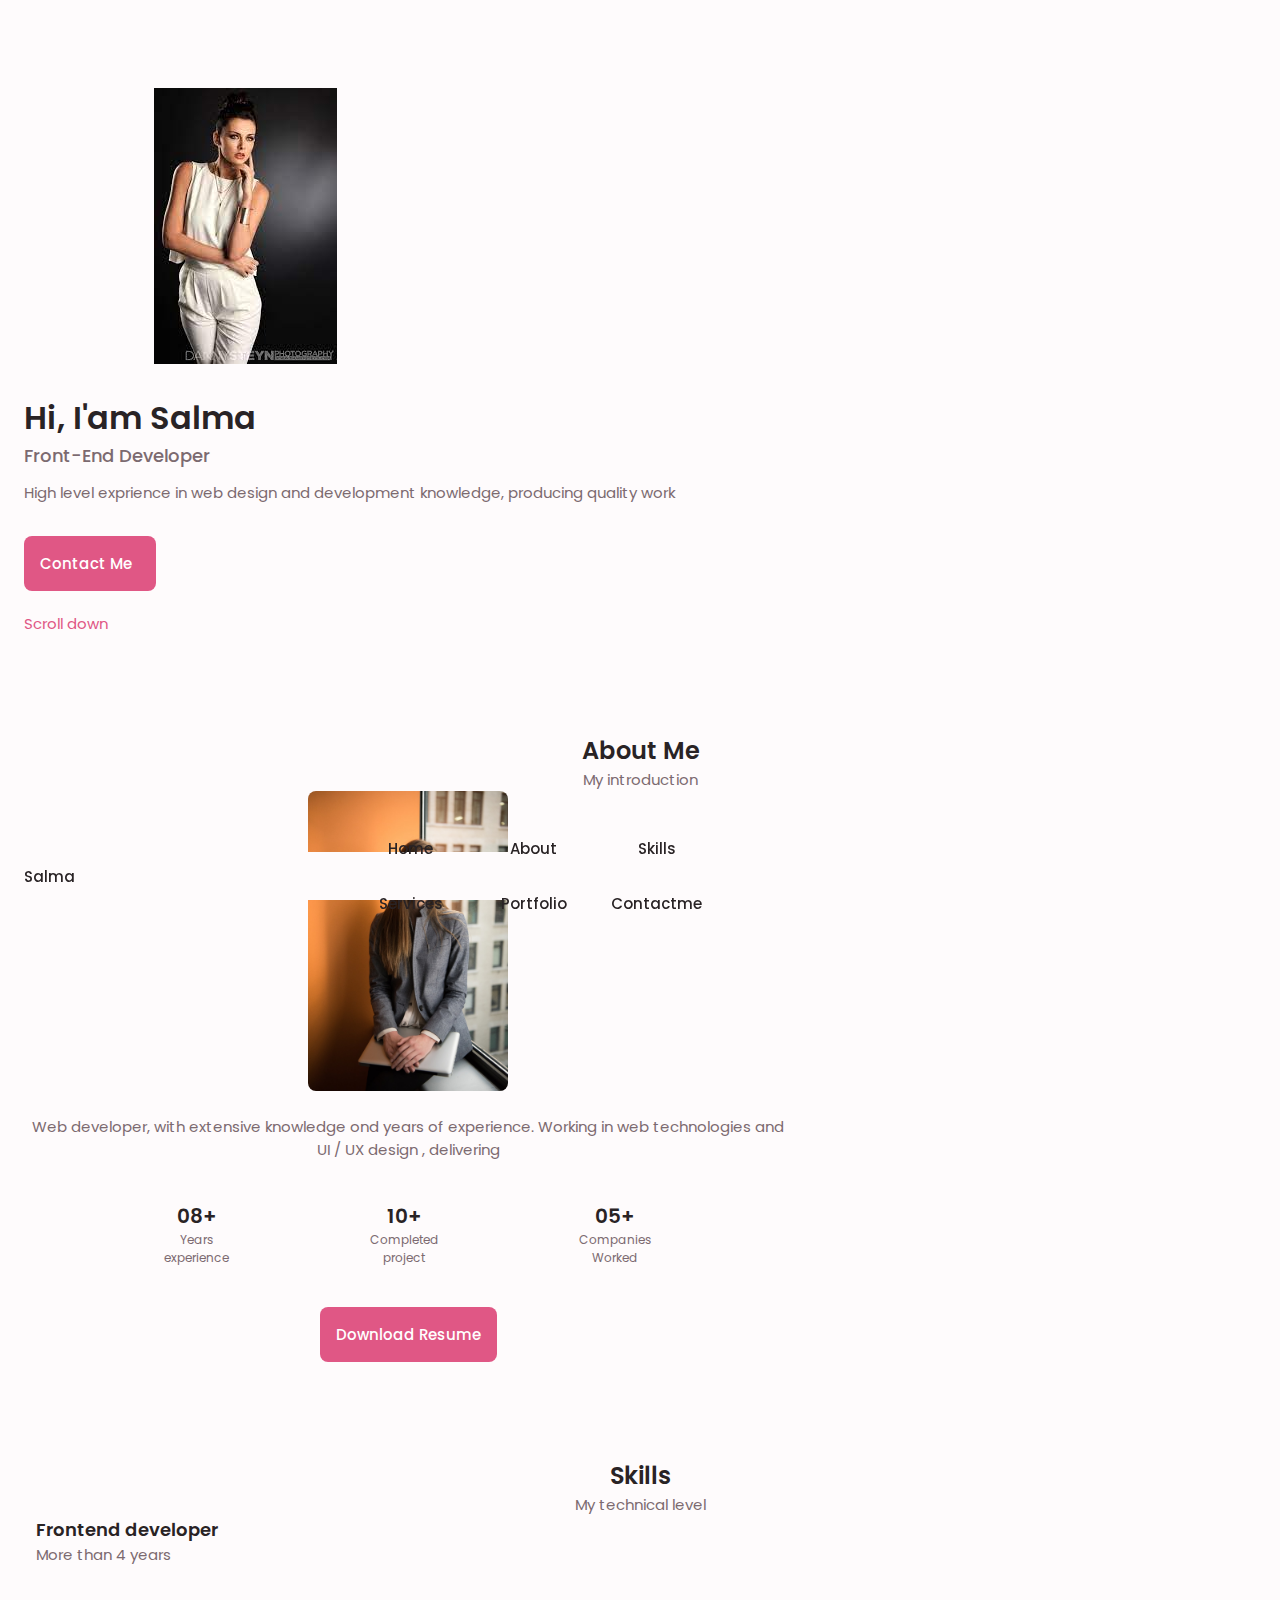
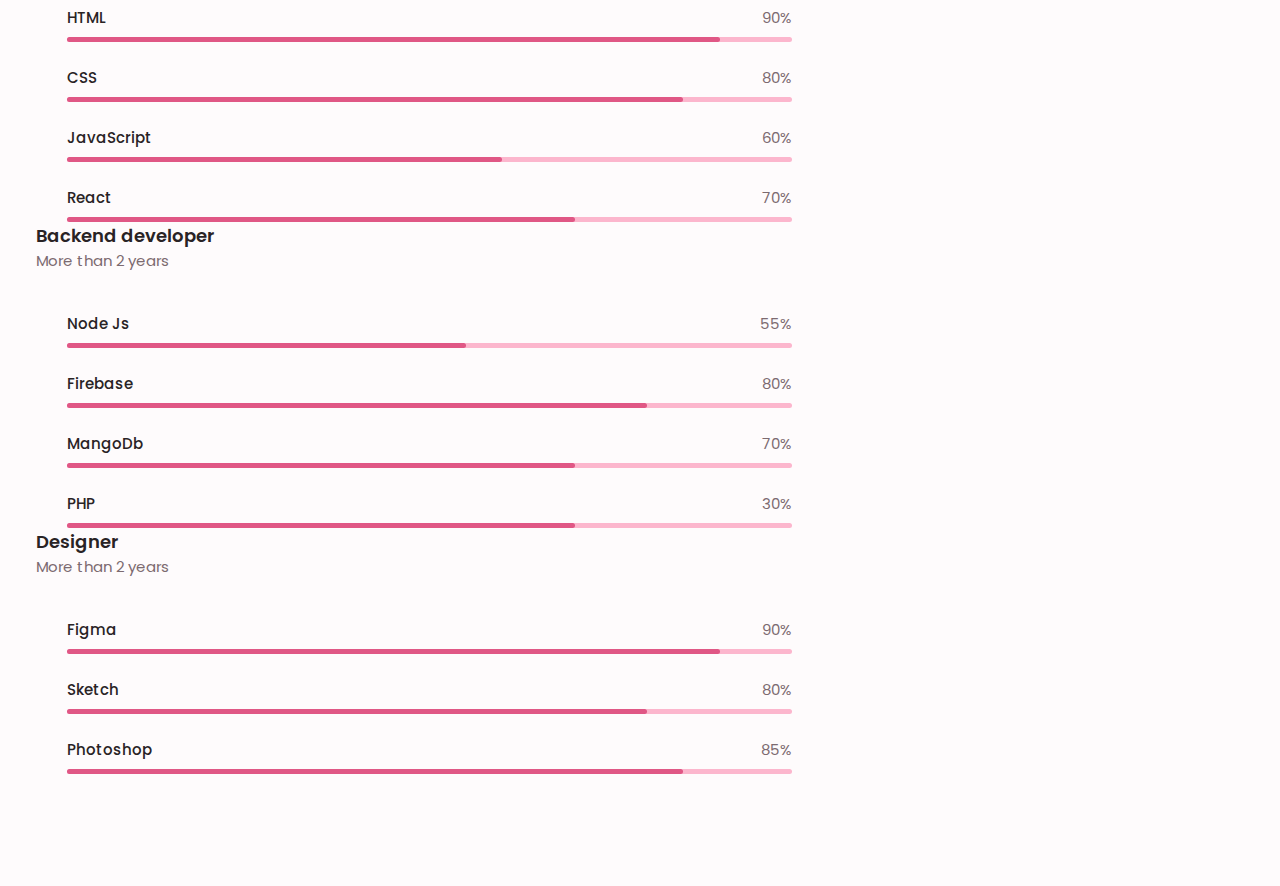
==== assets/index.html @ 1ccf1aa1 "first commit" ====
<!DOCTYPE html>
<html lang="en">
<head>
    <meta charset="UTF-8">
    <meta http-equiv="X-UA-Compatible" content="IE=edge">
    <meta name="viewport" content="width=device-width, initial-scale=1.0">
    <!-- =====unicons =====-->
    <link rel="stylesheet" href="https://unicons.iconscout.com/release/v4.0.0/css/line.css">
    <!--===== css link =====-->
    <link rel="stylesheet" href="css/styles.css">
    <title>Document</title>
</head>
<body>
      <!--=========== HEADER ===========-->
   <header class="header" id="header">
       <nav class="nav container">
        <a href="#" class="nav_logo">Salma</a>

        <div class="nav_menu" id="nav-menu">
            <ul class="nav_list grid">
                <li class="nav_item">
                  <a href="#home" class="nav_link">
                     <i class="uil uil-estate nav_icon"></i>Home
                  </a>  
                </li>
                <li class="nav_item">
                  <a href="#about" class="nav_link">
                    <i class="uil uil-user nav_icon"></i>About
                  </a>  
                </li>
                <li class="nav_item">
                  <a href="#skills" class="nav_link">
                     <i class="uil uil-file-alt nav_icon"></i> Skills
                  </a>  
                </li>
                <li class="nav_item">
                  <a href="#services" class="nav_link">
                    <i class="uil uil-briefcase nav_icon"></i> Services
                  </a>  
                </li>
                <li class="nav_item">
                  <a href="#portfolio" class="nav_link">
                    <i class="uil uil-scenery nav_icon"></i> Portfolio
                  </a>  
                </li>
                <li class="nav_item">
                  <a href="#contact" class="nav_link">
                    <i class="uil uil-message nav_icon"></i> Contactme
                  </a>  
                </li>
            </ul>
            <i class="uil uil-times nav_close" id="nav-close"></i>
        </div>

        <div class="nav-btns">
            <div class="nav_toggle" id="nav-toggle">
                <i class="uil uil-apps"></i>
            </div>
        </div>
       </nav>
   </header>

   <!--========== MAIN ==========-->
   <main class="main">

  <!-- Home -->
  <section class="home section" id="home">
   <div class="home_container container grid">
     <div class="home_content grid">
       <div class="home_social">
       <a href="https://www.linkedin.com/in/salma-akter-38475123b/" target="_blank" class="home_social-icon">
         <i class="uil uil-linkedin-alt"></i>
       </a>
       
       <a href="https://github.com/technicalsalma" target="_blank" class="home_social-icon">
         <i class="uil uil-github-alt"></i>
       </a>
     </div>

<div class="home_img">
  <img class="home_blob-img" src="img/my-img.jpg" alt="">
</div>

<div class="home_data">
       <h1 class="home_title"> Hi, I'am Salma<h1/>
        <h3 class="home_subtitle">Front-End Developer</h3>
        <p class="home_description">High level exprience in web design and development knowledge, producing quality work</p>
        <a href="#contact" class="button button-flex">
         Contact Me <i class="uil uil-message button_icon"></i>
        </a>
     </div>
    </div>
     <div class="home_scroll">
       <a href="#about" class="home_scroll-button button--flex">
         <i class="uil uil-mouse-alt home_scroll-mouse"></i>
         <span class="scroll-name">Scroll down</span>
         <i class="uil uil-arrow-down home_scroll-arrow"></i>
       </a>
      
       </div>
     </div>
   </div>
  </section>

  <!--============ ABOUT ============-->
  <section class="about section" id="about">
    <h2 class="section_title">About Me</h2>
    <span class="section_subtitel">My introduction <span/>

   <div class="about_container container grid">
     <img src="img/about.jpg" alt="" class="about_img">

     <div class="about_data">
       <p class="about_description">Web developer, with extensive knowledge ond years of experience. Working in web technologies and UI / UX design , delivering</p>

       <div class="about_info">
         <div>
           <span class="about_info-title">08+</span>
           <span class="about_info-name">Years <br> experience</span>
         </div>
         <div>
           <span class="about_info-title">10+</span>
           <span class="about_info-name">Completed <br> project</span>
         </div>
         <div>
           <span class="about_info-title">05+</span>
           <span class="about_info-name">Companies <br> Worked</span>
         </div>
       </div>

       <div class="about_buttons">
        <a download="" href="pdf/Resume.pdf" class="button button--flex">
         Download Resume<i class="uil uil-download-alt"></i>
        </a>
       </div>
     </div>
     
   </div>   
  </section>

  <!--=========== SKILS =========-->
<section class="skills section" id="skills">
 <h2 class="section_title">Skills</h2>
 <span class="section_subtitel">My technical level</span>
 <div class="skills_container container grid">
   <!--=========== SKILS 1 =========-->
   <div class="skills_content">
     <div class="skills_header">
       <i class="uil uil-brackets-curly skills_icon"></i>

       <div>
         <h1 class="skills_title">Frontend developer</h1>
         <span class="skills_subtitle">More than 4 years</span>
       </div>

       <i class="uil uil-angle-down skills_arrow"></i>
     </div>
    <div class="skills_list grid">
      <div class="skills_data">
        <div class="skills_titles">
        <h3 class="skills_name">HTML</h3>
        <span class="skills_number">90%</span>
      </div>
      <div class="skills_bar">
        <span class="skills_percentage skills_html"></span>
      </div>
      </div>

      <div class="skills_data">
        <div class="skills_titles">
        <h3 class="skills_name">CSS</h3>
        <span class="skills_number">80%</span>
      </div>
      <div class="skills_bar">
        <span class="skills_percentage skills_css"></span>
      </div>
      </div>

      <div class="skills_data">
        <div class="skills_titles">
        <h3 class="skills_name">JavaScript</h3>
        <span class="skills_number">60%</span>
      </div>
      <div class="skills_bar">
        <span class="skills_percentage skills_js"></span>
      </div>
      </div>
      <div class="skills_data">
        <div class="skills_titles">
        <h3 class="skills_name">React</h3>
        <span class="skills_number">70%</span>
      </div>
      <div class="skills_bar">
        <span class="skills_percentage skills_react"></span>
      </div>
      </div>

    </div>
   </div>


   <!--=========== SKILS 2 =========-->
   <div class="skills_content">
     <div class="skills_header">
       <i class="uil uil-server-network skills_icon"></i>

       <div>
         <h1 class="skills_title">Backend developer</h1>
         <span class="skills_subtitle">More than 2 years</span>
       </div>

       <i class="uil uil-angle-down skills_arrow"></i>
     </div>
    <div class="skills_list grid">
      <div class="skills_data">
        <div class="skills_titles">
        <h3 class="skills_name">Node Js</h3>
        <span class="skills_number">55%</span>
      </div>
      <div class="skills_bar">
        <span class="skills_percentage skills_node"></span>
      </div>
      </div>

      <div class="skills_data">
        <div class="skills_titles">
        <h3 class="skills_name">Firebase</h3>
        <span class="skills_number">80%</span>
      </div>
      <div class="skills_bar">
        <span class="skills_percentage skills_firebase"></span>
      </div>
      </div>

      <div class="skills_data">
        <div class="skills_titles">
        <h3 class="skills_name">MangoDb</h3>
        <span class="skills_number">70%</span>
      </div>
      <div class="skills_bar">
        <span class="skills_percentage skills_mangodb"></span>
      </div>
      </div>
      <div class="skills_data">
        <div class="skills_titles">
        <h3 class="skills_name">PHP</h3>
        <span class="skills_number">30%</span>
      </div>
      <div class="skills_bar">
        <span class="skills_percentage skills_react"></span>
      </div>
      </div>

    </div>
   </div>
   <!--=========== SKILS 3 =========-->
   <div>
   <div class="skills_content">
     <div class="skills_header">
      <i class="uil uil-swatchbook skills_icon"></i>

       <div>
         <h1 class="skills_title">Designer</h1>
         <span class="skills_subtitle">More than 2 years</span>
       </div>

       <i class="uil uil-angle-down skills_arrow"></i>
     </div>
    <div class="skills_list grid">
      <div class="skills_data">
        <div class="skills_titles">
        <h3 class="skills_name">Figma</h3>
        <span class="skills_number">90%</span>
      </div>
      <div class="skills_bar">
        <span class="skills_percentage skills_figma"></span>
      </div>
      </div>

      <div class="skills_data">
        <div class="skills_titles">
        <h3 class="skills_name">Sketch</h3>
        <span class="skills_number">80%</span>
      </div>
      <div class="skills_bar">
        <span class="skills_percentage skills_sketch"></span>
      </div>
      </div>

      <div class="skills_data">
        <div class="skills_titles">
        <h3 class="skills_name">Photoshop</h3>
        <span class="skills_number">85%</span>
      </div>
      <div class="skills_bar">
        <span class="skills_percentage skills_photoshop"></span>
      </div>
      </div>

   
     </div>
    </div>
   </div>



 </div>
</section>


</main>





    <script src="js/main.js"></script>
</body>
</html>
---- assets/css/styles.css ----
/*===== Google Fonts ======*/
@import url('https://fonts.googleapis.com/css2?family=Poppins:wght@400;500;600&display=swap');

:root{
    --header-height: 3rem;

   /* change favorite color */
   --hue-color: 340;/*purple 250, green-142,blue-230, pink-340 
    /* HSL color mode */
    --first-color: hsl(var(--hue-color), 69%, 61%);
    --first-color-second: hsl(var(--hue-color), 69%, 61%);
    --first-color-alt: hsl(var(--hue-color), 57%, 53%);
    --first-color-lighter: hsl(var(--hue-color), 92%, 85%);
    --title-color: hsl(var(--hue-color), 8%, 15%);
    --text-color: hsl(var(--hue-color), 8%, 45%);
    --title-color-light: hsl(var(--hue-color), 8%, 65%);
    --input-color: hsl(var(--hue-color), 70%, 96%);
    --body-color: hsl(var(--hue-color), 60%, 99%);
    --container-color: #FFF;

    --body-font: 'Poppins', sans-serif;
      /* font size */
    --big-font-size: 2rem;
    --h1-font-size: 1.5rem;
    --h2-font-size: 1.25rem;
    --h3-font-size: 1.125rem;
    --normal-font-size: .938rem;
    --small-font-size: 813rem;
    --smaller-font-size: .75rem;

    /* font weight */
    --font-medium: 500;
    --font-semi-bold: 600;

    /* margin-bottom */
    --mb-0-25: .25rem;
    --mb-0-5: .5rem;
    --mb-0-75: .75rem;
    --mb-1: 1rem;
    --mb-1-5: 1.5rem;
    --mb-2: 2rem;
    --mb-2-5: 2.5rem;
    --mb-3: 3rem;

    /* z index */
    --z-tooltip: 10;
    --z-fixed: 100;
    --z-modal: 1000;
}

/* Font size for langer device */
@media screen and (min-width: 968){
    :root{
    --big-font-size: 3rem;
    --h1-font-size: 2.25rem;
    --h2-font-size: 1.5rem;
    --h3-font-size: 1.25rem;
    --normal-font-size: .1rem;
    --small-font-size: 875rem;
    --smaller-font-size: .813rem;

    }
}

    /*===== BASE =====*/

*{
    box-sizing: border-box;
    padding: 0;
    margin: 0;
}

html{
    scroll-behavior: smooth;
}
body{
    margin: 0 0 var(--header-height) 0;
    font-family: var(--body-font);
    font-size: var(--normal-font-size);
    background-color: var(--body-color);
    color: var(--text-color);
}

h1,h2,h3,h4{
    color: var(--title-color);
    font-weight: var(--font-semi-bold);
}
ul{
    list-style: none;
}
a{
    text-decoration: none;
}
img{
    max-width: 100%;
    height: auto;
}
/*===== .class =====*/
.section{
    padding: 2rem 0 4rem;
}
.section_title{
    font-size: var(--h1-font-size);
}

.section_subtitel{
    display: block;
    
}

.section_title,
.section_subtitel{
    text-align: center;
}

/* LayOut */
.container{
    max-width: 768px;
    margin-left: var(--mb-1-5);
    margin-right: var(--mb-1-5);
}
.grid{
    display: grid;
    gap: 1.5rem;
}
.header{
    width: 100%;
    position: fixed;
    bottom: 0;
    left: 0;
    z-index: var(--z-fixed);
    background-color: var(--body-color);
}
.nav{
    max-width: 968px;
    height: var(--header-height);
    display: flex;
    justify-content: space-between;
    align-items: center;
}

.nav_logo,
.nav_toggle{
    color: var(--title-color);
    font-weight: var(--font-medium);
}
.nav_logo:hover{
    color: var(--first-color);
}
.nav_toggle{
    font-size: 1.1rem;
    cursor: pointer;
}
.nav_toggle:hover{
    color: var(--first-color);
}

@media screen and (max-width: 767px){
    .nav_menu{
        position: fixed;
        bottom: -100%;
        left: 0;
        width: 100%;
        background-color: var(--body-color);
        padding: 2rem 1.5rem 4rem;
        box-shadow: 0 -1px 4px rgba(0, 0, 0, .15);
        border-radius: 1.5rem 1.5rem 0 0;
        transition: .3s;
    }
}

.nav_list{
    grid-template-columns: repeat(3, 1fr);
    gap: 2rem;
}
.nav_link{
    display: flex;
    flex-direction: column;
    align-items: center;
   color: var(--title-color);
   font-weight: var(--font-medium);
}

.nav_link:hover{
    color: var(--first-color);
}

.nav_icon{
    font-size: 1.2rem;
}
.nav_close{
    position: absolute;
    right: 1.3rem;
    bottom: .5rem;
    font-size: 1.5rem;
    cursor: pointer;
    color: var(--first-color);
}
.nav_close:hover{
    color: var(--first-color-alt);
}


/*===== show menu =====*/
.show-menu{
    bottom: 0;
}

/*=========== Home ==========*/
.home_container{
    gap: 1rem;
}
.home_content{
    grid-template-columns: .5fr 3fr;
    padding-top:  3.5rem;
    align-items: center;
}
.home_social{
    display: grid;
    grid-template-columns: max-content;
    row-gap: 1rem;
}

.home_social-icon{
    font-size: 1.25rem;
    color: var(--first-color);
}

.home_social-icon:hover{
    color: var(--first-color-alt);
}
.home_blbo-img{
    width: 170px;
}
.home_data{
    grid-column: 1/3;
}

.home_title{
    font-size: var(--big-font-size);
}
.home_subtitle{
    font-size: var(--h3-font-size);
    color: var(--text-color);
    font-weight: var(--font-medium);
    margin-bottom: var(--mb-0-75);
}
.home_description{
    margin-bottom: var(--mb-2);
}
.home_scroll{
    /* display: none; */
}
.home_scroll-button{
    color: var(--first-color);
    transition: .3s;
}
.home_scroll-button:hover{
    transform: translateY(.25rem)
}

.home_scroll-mouse{
    font-size: 1.25rem;
}

.home_scroll-arrow{
    font-size: 1.25rem;
}
.button{
    display: inline-block;
    background-color: var(--first-color);
    color: #FFF;
    padding: 1rem;
    border-radius: .5rem;
    font-weight: var(--font-medium);
} 
.button:hover{
    background-color: var(--first-color-alt);
}
.button_icon{
    font-size: 1.25rem;
    margin-left: var(--mb-0-5);
    transition: .3s;
}
.button-flex{
    display: inline-flex;
    align-items: center;
}

/*============ ABOUT ===========*/
.about_img{
    width: 200px;
    border-radius: .5rem;
    justify-self: center;
    align-self: center;
}

.about_description{
    text-align: center;
    margin-bottom: var(--mb-2-5);
}
.about_info{
    display: flex;
    justify-content: space-evenly;
    margin-bottom: var(--mb-2-5);
}
.about_info-title{
    font-size: var(--h2-font-size);
    font-weight: var(--font-semi-bold);
    color: var(--title-color);
}
.about_info-name{
    font-size: var(--smaller-font-size);
}
.about_info-title,
.about_info-name{
    display: block;
    text-align: center;
}
.about_buttons{
    display: flex;
    justify-content: center;
}

/*=========== SKILLS ==========*/
.skills_container{
    row-gap: 0;
}

.skills_header{
    display: flex;
    align-items: center;
    margin-bottom: var(--mb-2-5);
    cursor: pointer;
}

.skills_icon,
.skills_arrow{
    font-size: 2rem;
    color: var(--first-color);
}
.skills_icon{
    margin-right: var(--mb-0-75);
}
.skills_title{
    font-size: var(--h3-font-size);
}

/* .skills_subtitle{
    font-size: var(--small-font-size);
    color: var(--title-color-light);
} */

.skills_arrow{
  margin-left: auto;
  transition: .4s;  
}

.skills_list{
    row-gap: 1.5rem;
    padding-left: 2.7rem;
}

.skills_titles{
    display: flex;
    justify-content: space-between;
    margin-bottom: var(--mb-0-5);
}

.skills_name{
    font-size: var(--normal-font-size);
    font-weight: var(--font-medium);
}

.skills_bar,
.skills_percentage{
    height: 5px;
    border-radius: .25rem;
}

.skills_bar{
    background-color: var(--first-color-lighter);
}

.skills_percentage{
    display: block;
    background-color: var(--first-color);
}

.skills_html{
    width: 90%;
}
.skills_css{
    width: 85%;
}
.skills_js{
    width: 60%;
}
.skills_react{
    width: 70%;
}
.skills_php{
    width: 30%;
}
.skills_node{
    width: 55%;
}
.skills_firebase{
    width: 80%;
}
.skills_mangodb{
    width: 70%;
}
.skills_figma{
    width: 90%;
}
.skills_sketch{
    width: 80%;
}
.skills_photoshop{
    width: 85%;
}
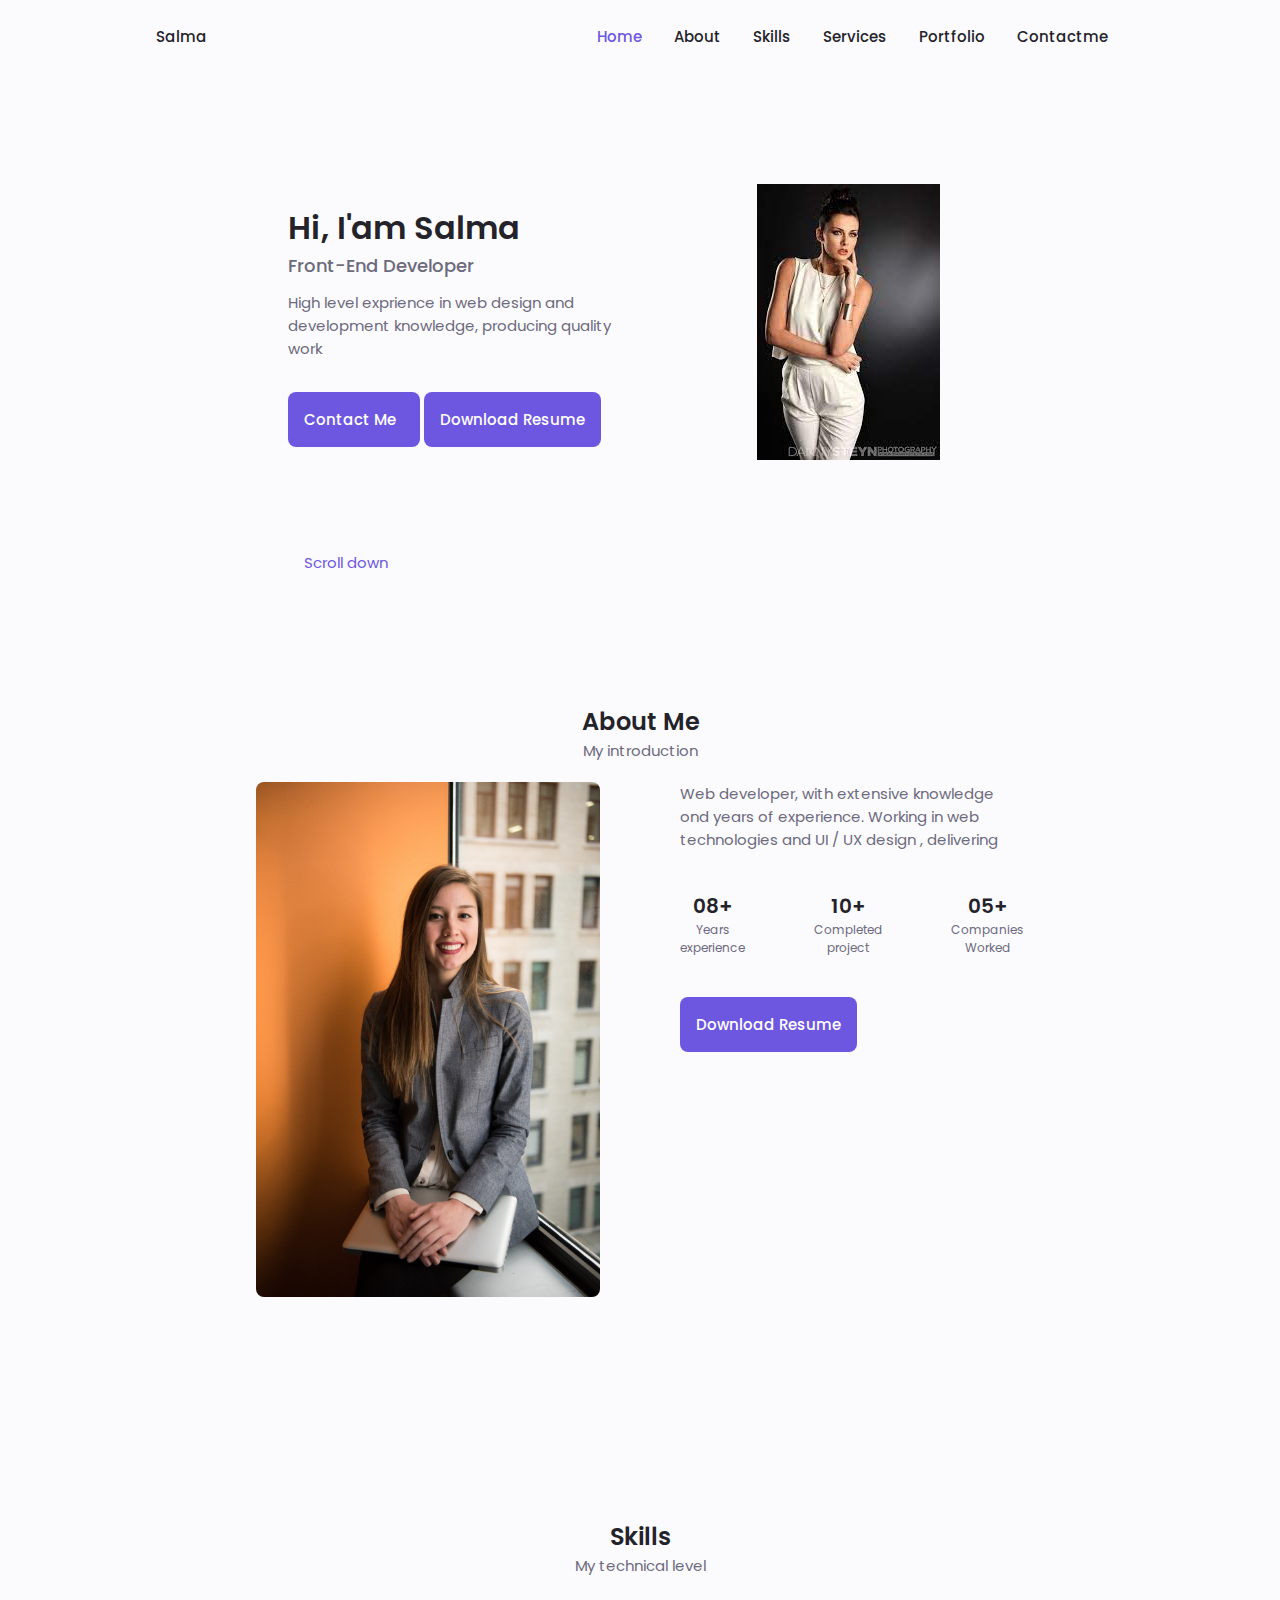
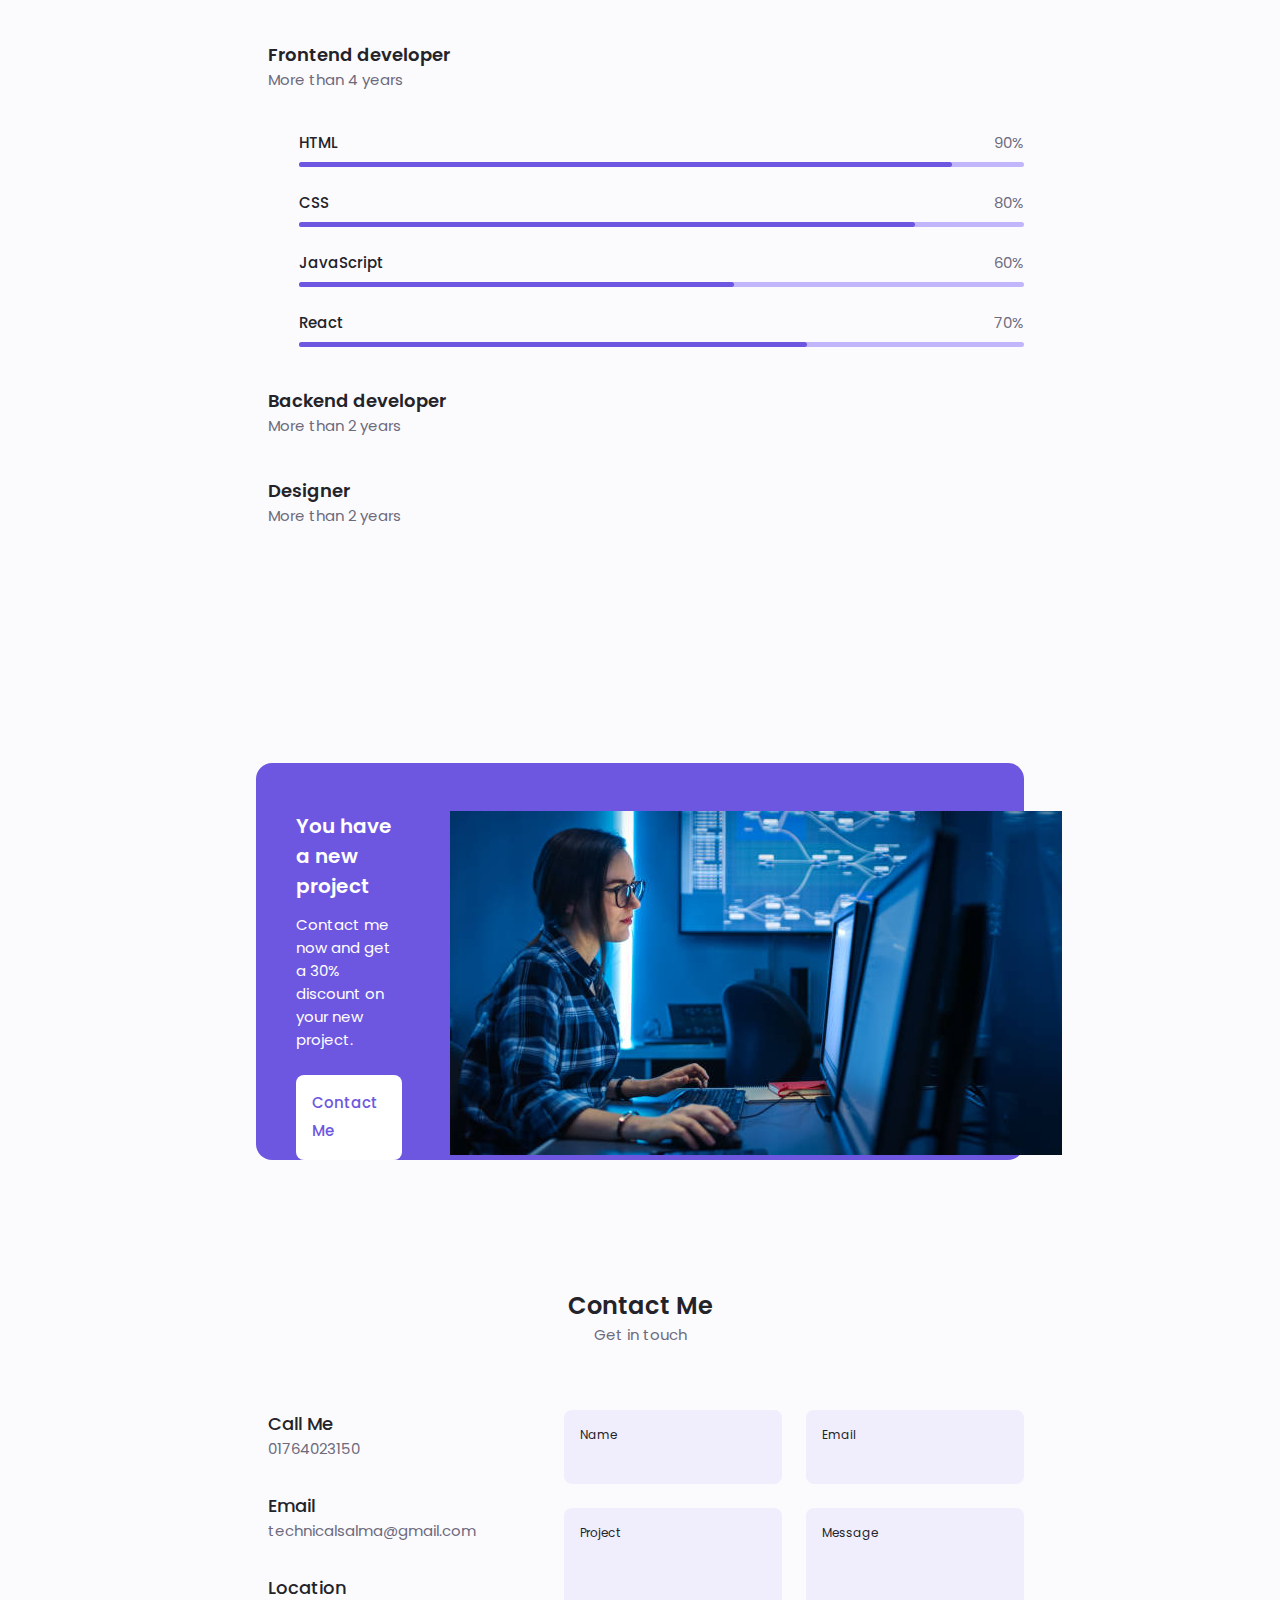
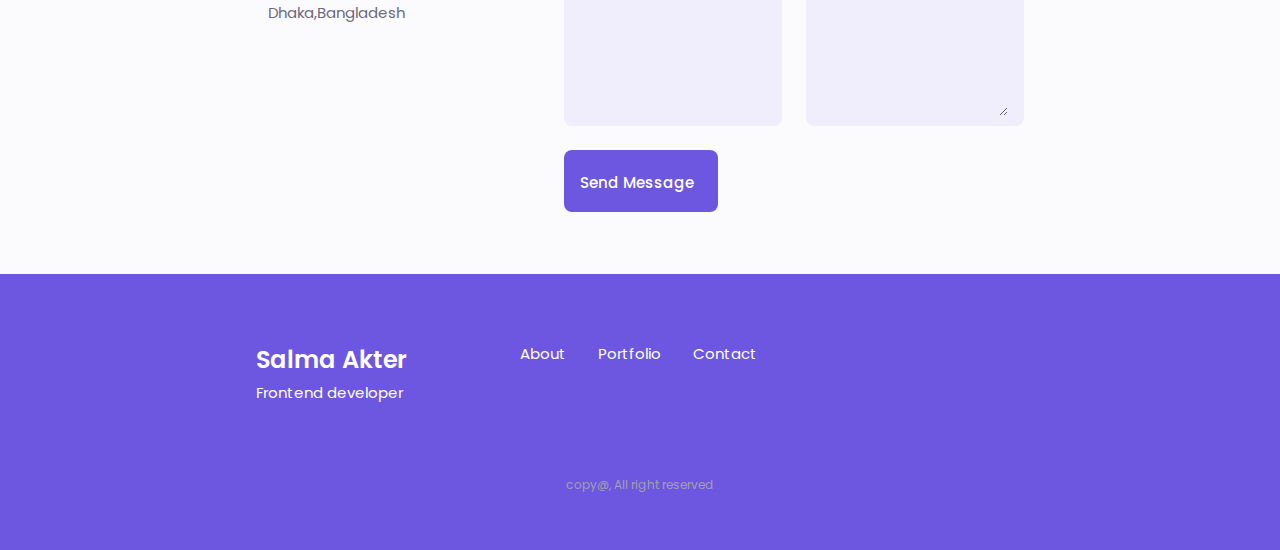
==== commit 09f18d56: "contact from add" ====
--- a/assets/index.html
+++ b/assets/index.html
@@ -4,11 +4,11 @@
     <meta charset="UTF-8">
     <meta http-equiv="X-UA-Compatible" content="IE=edge">
     <meta name="viewport" content="width=device-width, initial-scale=1.0">
-    <!-- =====unicons =====-->
+    <!--===== unicons =====-->
     <link rel="stylesheet" href="https://unicons.iconscout.com/release/v4.0.0/css/line.css">
     <!--===== css link =====-->
     <link rel="stylesheet" href="css/styles.css">
-    <title>Document</title>
+    <title>My Protfolio</title>
 </head>
 <body>
       <!--=========== HEADER ===========-->
@@ -19,7 +19,7 @@
         <div class="nav_menu" id="nav-menu">
             <ul class="nav_list grid">
                 <li class="nav_item">
-                  <a href="#home" class="nav_link">
+                  <a href="#home" class="nav_link active-link">
                      <i class="uil uil-estate nav_icon"></i>Home
                   </a>  
                 </li>
@@ -53,6 +53,8 @@
         </div>
 
         <div class="nav-btns">
+          <!-- Theme Change button -->
+          <i class="uil uil-moon change-theme" id="theme-button"></i>
             <div class="nav_toggle" id="nav-toggle">
                 <i class="uil uil-apps"></i>
             </div>
@@ -88,6 +90,9 @@
         <a href="#contact" class="button button-flex">
          Contact Me <i class="uil uil-message button_icon"></i>
         </a>
+        <a download="" href="pdf/Resume.pdf" class="button button--flex">
+         Download Resume<i class="uil uil-download-alt"></i>
+        </a>
      </div>
     </div>
      <div class="home_scroll">
@@ -144,7 +149,7 @@
  <span class="section_subtitel">My technical level</span>
  <div class="skills_container container grid">
    <!--=========== SKILS 1 =========-->
-   <div class="skills_content">
+   <div class="skills_content skills_open">
      <div class="skills_header">
        <i class="uil uil-brackets-curly skills_icon"></i>
 
@@ -200,7 +205,7 @@
 
 
    <!--=========== SKILS 2 =========-->
-   <div class="skills_content">
+   <div class="skills_content skills_close">
      <div class="skills_header">
        <i class="uil uil-server-network skills_icon"></i>
 
@@ -253,9 +258,10 @@
 
     </div>
    </div>
-   <!--=========== SKILS 3 =========-->
+  
    <div>
-   <div class="skills_content">
+      <!--=========== SKILS 3 =========-->
+   <div class="skills_content skills_close">
      <div class="skills_header">
       <i class="uil uil-swatchbook skills_icon"></i>
 
@@ -301,17 +307,144 @@
      </div>
     </div>
    </div>
-
-
-
  </div>
 </section>
 
 
+<!--========== PROJECT IN MIND ==========-->
+   <div class="project section">
+     <div class="project_bg">
+       <div class="project_container container grid">
+         <div class="project_data">
+           <h2 class="project_title">You have a new project</h2>
+           <p class="project-description ">Contact me now and get a 30% discount on your new project.</p>
+           <a href="#contact" class="button button--flex button--white">
+             Contact Me
+             <i class="uil uil-message project_icon button_icon"></i>
+           </a>
+         </div>
+
+         <img src="img/Project.jpg" alt="">
+
+       </div>
+     </div>
+   </div>
+
+
+   <!--=========== Contact Me =========-->
+   <section class="contact section" id="contact">
+     <h2 class="section_title">Contact Me</h2>
+     <span class="section_subtitle">Get in touch</span>
+
+     <div class="contact_container container grid">
+       <div>
+         <div class="contact_information">
+           <i class="uil uil-phone-alt contact_icon"></i>
+
+           <div>
+             <h3 class="contact_title">Call Me</h3>
+             <span class="contact_subtitle">01764023150</span>
+           </div>
+         </div>
+
+         <div class="contact_information">
+          <i class="uil uil-envelope contact_icon"></i>
+
+           <div>
+             <h3 class="contact_title">Email</h3>
+             <span class="contact_subtitle">technicalsalma@gmail.com</span>
+           </div>
+         </div>
+
+         <div class="contact_information">
+           <i class="uil uil-map-marker contact_icon"></i>
+
+           <div>
+             <h3 class="contact_title">Location</h3>
+             <span class="contact_subtitle">Dhaka,Bangladesh</span>
+           </div>
+         </div>
+       </div>
+
+       <form action="" class="contact_form grid">
+         <div class="contact_inputs grid">
+           <div class="contact_content">
+             <label for="" class="contact_label">Name</label>
+             <input type="text" class="contact_input">
+           </div>
+
+           <div class="contact_content">
+             <label for="" class="contact_label">Email</label>
+             <input type="email" class="contact_input">
+           </div>
+
+           <div class="contact_content">
+             <label for="" class="contact_label">Project</label>
+             <input type="email" class="contact_input">
+           </div>
+
+           <div class="contact_content">
+             <label for="" class="contact_label">Message</label>
+             <textarea name="" id="" cols="0" rows="7" class="contact_input"></textarea>
+           </div>
+         </div>
+
+         <div>
+           <a href="#" class="button button--flex">
+             Send Message
+             <i class="uil uil-message button_icon"></i>
+           </a>
+         </div>
+       </form>
+     </div>
+   </section>
+
 </main>
 
-
-
+<!--========= Footer =========-->
+<footer class="footer">
+  <div class="footer_bg">
+    <div class="footer_container container grid">
+      <div>
+        <h1 class="footer_title">Salma Akter</h1>
+        <span class="front">Frontend developer</span>
+      </div>
+
+      <ul class="footer_link">
+        <li>
+          <a href="#about" class="footer_link">About</a>
+        </li>
+        <li>
+          <a href="#portfolio" class="footer_link">Portfolio</a>
+        </li>
+        <li>
+          <a href="#contact" class="footer_link">Contact</a>
+        </li>
+       </ul>
+
+       <div class="footer_section">
+         <a href="https://web.facebook.com/profile.php?id=100010264510299" target="_blank" class="footer_social">
+           <i class="uil uil-facebook-f"></i>
+         </a>
+
+         <a href="https://www.linkedin.com/in/salma-akter-38475123b/" target="_blank"  class="footer_social">
+           <i class="uil uil-linkedin-alt"></i>
+         </a>
+
+         <a href="#" class="footer_social">
+           <i class="uil uil-twitter-alt"></i>
+         </a>
+       </div>
+    </div>
+
+    <p class="footer_copy">copy@, All right reserved</p>
+  </div>
+</footer>
+
+<!-- Scroll Top -->
+<a href="#" class="scrollup" id="scroll-up">
+ <i class="uil uil-arrow-up scroll_icon"></i>
+</a>
 
 
     <script src="js/main.js"></script>
--- a/assets/css/styles.css
+++ b/assets/css/styles.css
@@ -5,7 +5,7 @@
     --header-height: 3rem;
 
    /* change favorite color */
-   --hue-color: 340;/*purple 250, green-142,blue-230, pink-340 
+   --hue-color: 250;/*purple 250, green-142,blue-230, pink-340 
     /* HSL color mode */
     --first-color: hsl(var(--hue-color), 69%, 61%);
     --first-color-second: hsl(var(--hue-color), 69%, 61%);
@@ -17,7 +17,10 @@
     --input-color: hsl(var(--hue-color), 70%, 96%);
     --body-color: hsl(var(--hue-color), 60%, 99%);
     --container-color: #FFF;
-
+    --scroll-bar-color: hsl(var(--hue-color), 12%, 90%);
+    --scroll-thumb-color: hsl(var(--hue-color), 12%, 80%);
+    
+    /* Front and typography */
     --body-font: 'Poppins', sans-serif;
       /* font size */
     --big-font-size: 2rem;
@@ -61,9 +64,38 @@
 
     }
 }
-
-    /*===== BASE =====*/
-
+/*========= Variables Dark theme ==========*/
+body.dark-theme{
+     /* HSL color mode */
+   
+    --first-color-second: hsl(var(--hue-color), 30%, 8%);
+    --title-color: hsl(var(--hue-color), 8%, 95%);
+    --text-color: hsl(var(--hue-color), 8%, 75%);
+    --input-color: hsl(var(--hue-color), 29%, 16%);
+    --body-color: hsl(var(--hue-color), 28%, 12%);
+    --container-color: hsl(var(--hue-color),29%, 16%); 
+    --scroll-bar-color: hsl(var(--hue-color), 12%, 48%);
+    --scroll-thumb-color: hsl(var(--hue-color), 12%, 36%);
+}
+
+
+
+/*========== Button Dark/Light =========*/
+.nav-btns{
+    display: flex;
+    align-items: center;
+}
+
+.change-theme{
+    font-size: 1.25rem;
+    color: var(--title-color);
+    margin-right: var(--mb-1);
+    cursor: pointer;
+}
+.change-theme:hover{
+    color: var(--first-color);
+}
+/*=========== BASE ===========*/
 *{
     box-sizing: border-box;
     padding: 0;
@@ -103,13 +135,15 @@
     font-size: var(--h1-font-size);
 }
 
-.section_subtitel{
+.section_subtitel,
+.section_subtitle{
     display: block;
     
 }
 
 .section_title,
-.section_subtitel{
+.section_subtitel,
+.section_subtitle{
     text-align: center;
 }
 
@@ -206,6 +240,15 @@
     bottom: 0;
 }
 
+.active-link{
+    color: var(--first-color);
+}
+
+/*===== change background header =====*/
+.scroll-header{
+   box-shadow: 0 -1px 4px rgba(0,0,0,.15); 
+}
+
 /*=========== Home ==========*/
 .home_container{
     gap: 1rem;
@@ -266,6 +309,8 @@
 .home_scroll-arrow{
     font-size: 1.25rem;
 }
+
+/*========== BUTTON =========*/
 .button{
     display: inline-block;
     background-color: var(--first-color);
@@ -282,6 +327,15 @@
     margin-left: var(--mb-0-5);
     transition: .3s;
 }
+.button--white{
+   background-color: #FFF; 
+   color: var(--first-color);
+}
+.button--white:hover{
+   background-color: #FFF; 
+   color: var(--first-color);
+}
+
 .button-flex{
     display: inline-flex;
     align-items: center;
@@ -421,93 +475,458 @@
     width: 85%;
 }
 
-
-
-
-
-
-
-
-
-
-
-
-
-
-
-
-
-
-
-
-
-
-
-
-
-
-
-
-
-
-
-
-
-
-
-
-
-
-
-
-
-
-
-
-
-
-
-
-
-
-
-
-
-
-
-
-
-
-
-
-
-
-
-
-
-
-
-
-
-
-
-
-
-
-
-
-
-
-
-
-
-
-
-
-
-
-
-
-
-
-
+.skills_close .skills_list{
+    height: 0;
+    overflow: hidden;
+}
+
+.skills_open .skills_list{
+    height: max-content;
+    margin-bottom: var(--mb-2-5);
+}
+
+/*=========== PROJECT IN MIND =========*/
+.project{
+    text-align: center;
+}
+
+.project_bg{
+    background-color: var(--first-color-second);
+    padding-top: 3rem;
+}
+
+.project_title{
+    font-size: var(--h2-font-size);
+    margin-bottom: var(--mb-0-75);
+}
+.project-description{
+    margin-bottom: var(--mb-1-5);
+}
+.project_title,
+.project-description{
+    color: #FFF;
+}
+.project_img{
+    width: 232px;
+    justify-self: center;
+}
+/*========== Contact Me =========*/
+.contact_information{
+    display: flex;
+    margin-bottom: var(--mb-2);
+}
+
+.contact_icon{
+    font-size: 2rem;
+    color: var(--first-color);
+    margin-right: var(--mb-0-75);
+}
+.contact_title{
+    font-size: var(--h3-font-size);
+    font-weight: var(--font-medium);
+}
+/* .contact_subtitle{
+    display: block;
+    font-size: var(--small-font-size);
+    color: var(--title-color-light);
+} */
+.contact_content{
+    background-color: var(--input-color);
+    border-radius: .5rem;
+    padding: .75rem 1rem .25rem;
+}
+.contact_label{
+    font-size: var(--smaller-font-size);
+    color: var(--title-color);
+}
+.contact_input{
+    width: 100%;
+    background-color: var(--input-color);
+    color: var(--text-color);
+    font-family: var(--body-font);
+    font-size: var(--normal-font-size);
+    border: none;
+    outline: none;
+    padding: .25rem .5rem .5rem 0;
+}
+
+/*========== Footer ==========*/
+/* .footer{
+    padding-top: 2rem;
+}
+
+.footer_container{
+    row-gap: 3.5rem;
+} */
+.footer_bg{
+    background-color: var(--first-color-second);
+    padding: 2rem 0 3rem;
+}
+.footer_title{
+    font-size: var(--h1-font-size);
+    margin-bottom: var(--mb-0-25);
+}
+.front{
+    display: block;
+    color: #FFF;
+}
+
+.footer_link{
+    display: flex;
+    flex-direction: column;
+    row-gap: 1.5rem;
+}
+.footer_link:hover{
+    color: var(--first-color-lighter);
+}
+.footer_social{
+    font-size: 1.25rem;
+    margin-right: var(--mb-1-5);
+}
+.footer_social:hover{
+ color: var(--first-color-lighter);
+}
+
+.footer_copy{
+    font-size: var(--smaller-font-size);
+    text-align: center;
+    color: var(--title-color-light);
+    margin-top: var(--mb-3);
+}
+
+.footer_title,
+.front,
+.footer_link,
+.footer_social{
+    color: #FFF;
+}
+
+/* Scroll up */
+.scrollup{
+    position: fixed;
+    right: 1rem;
+    bottom: 5rem;
+    background-color: var(--first-color);
+    opacity: 8;
+    padding: 0 .3rem;
+    border-radius: .4rem;
+    z-index: var(--z-tooltip);
+    transition: .4s;
+}
+
+.scrollup:hover{
+    background-color: var(--first-color-alt);
+}
+.scroll_icon{
+    font-size: 1.5rem;
+    color: #FFF;
+}
+
+/*===== Show scroll ======*/
+.show-scroll{
+    bottom: 5rem;
+}
+
+/*============ Scroll Bar ==========*/
+
+::-webkit-scrollbar{
+    width: .60rem;
+    background-color: var(--scroll-bar-color);
+    border-radius: .5rem;
+}
+::-webkit-scrollbar-thumb{
+    background-color: var(--scroll-thumb-color);
+    border-radius: .5rem;
+}
+
+
+/*=========== MEDIA QUERIES ==========*/
+/* For small devices */
+@media screen and (max-width:350){
+    .container{
+        margin-left: var(--mb-1);
+        margin-right: var(--mb-1);
+    } */
+
+.nav_menu{
+    padding: 2rem .25rem 4rem;
+}
+
+.nav_list{
+    column-gap: 0;
+} 
+
+.home_container{
+    grid-template-columns: .25fr 3fr;
+}
+.home_blob{
+    width: 200;
+}
+.project_img{
+   width: 200px; 
+}
+}
+
+/* For medium devices */
+
+@media screen and (min-width:568px){
+    .home_content{
+        grid-template-columns: max-content 1fr 1fr;
+    }
+    .home_data{
+        grid-column: initial;
+    }
+    .home_img{
+        order:1;
+        justify-self: center;
+    }
+
+    .about_container,
+    .project_container,
+    .contact_container,
+    .footer_container{
+        grid-template-columns: repeat(2, 1fr);
+        margin-top: 20px;
+        padding-bottom: 30px;
+    }
+}
+
+
+@media screen and (min-width: 768px){
+    .container{
+        margin-left: auto;
+        margin-right: auto;
+    }
+
+    body{
+        margin: 0;
+    }
+    .section{
+        padding: 6rem 0 2rem;
+    }
+    .section_subtitel{
+        display: block;
+        margin-bottom: 4rem;
+    }
+}
+
+@media screen and (min-width: 768px){
+    .container{
+        margin-left: auto;
+        margin-right: auto;
+    }
+ body{
+    margin: 0;
+ }
+ .section{
+    padding: 6rem 0 2rem;
+ }
+ .section_subtitle{
+    margin-bottom: 4rem;
+ }
+ .header{
+    top: 0;
+    bottom: initial;
+ }
+ .header,
+ .main,
+ .footer_container{
+    padding: 0 1rem;
+ }
+ .nav{
+    height: calc(var(--header-height) + 1.5rem);
+    column-gap: 1rem;
+ }
+
+ .nav_close,
+ .nav_icon,
+ .nav_toggle{
+    display: none;
+ }
+
+ .nav_list{
+    display: flex;
+    column-gap: 2rem;
+ }
+ .nav_menu{
+    margin-left: auto;
+ }
+ .change-theme{
+    margin: 0;
+ }
+ .home_container{
+    row-gap: 5rem;
+ }
+.home_content{
+    padding-top: 5.5rem;
+    column-gap: 2rem;
+}
+.home_blob{
+    width: 270px;
+}
+.home_scroll{
+    display: block;
+}
+.home_scroll-button{
+    margin-left: 3rem;
+}
+
+.about_container{
+    column-gap: 5rem;
+}
+.about_img{
+    width: 350px;
+}
+.about_description{
+    text-align: initial;
+}
+
+.about_info{
+    justify-content: space-between;
+}
+.about_buttons{
+    justify-content: initial;
+}
+
+.project{
+    text-align: initial;
+}
+
+.project_bg{
+    background: none;
+}
+.project_container{
+    background-color: var(--first-color-second);
+    border-radius: 1rem;
+    padding: 3rem 2.5rem 0;
+    grid-template-columns: 1fr max-content;
+    column-gap: 3rem;
+}
+
+project_data{
+    padding-top: .8rem;
+}
+
+.footer_container{
+    grid-template-columns: repeat(3, 1fr);
+}
+.footer_bg{
+    padding: 3rem 0 3.5rem;
+}
+.footer_link{
+    flex-direction: row;
+    column-gap: 2rem;
+}
+
+.footer_social{
+    justify-self: flex-end;
+}
+.footer_copy{
+    margin-top: 4.5rem;
+}
+}
+
+/* For Large devices */
+@media screen and (min-width: 1024px){
+    .header,
+    .main,
+    .footer_container{
+        padding: 0;
+    }
+
+    .home_blob{
+        width: 320px;
+    }
+    .home_social{
+        transform: translateX(-6rem);
+    }
+
+    .contact_form{
+        width: 460px;
+    }
+    .contact_inputs{
+        grid-template-columns: repeat(2, 1fr);
+    }
+}
+
+
+
+
+
+
+
+
+
+
+
+
+
+
+
+
+
+
+
+
+
+
+
+
+
+
+
+
+
+
+
+
+
+
+
+
+
+
+
+
+
+
+
+
+
+
+
+
+
+
+
+
+
+
+
+
+
+
+
+
+
+
+
+
+
+
+
+
+
+
+
+
+
+
+
+
+
+
+
+
+
+
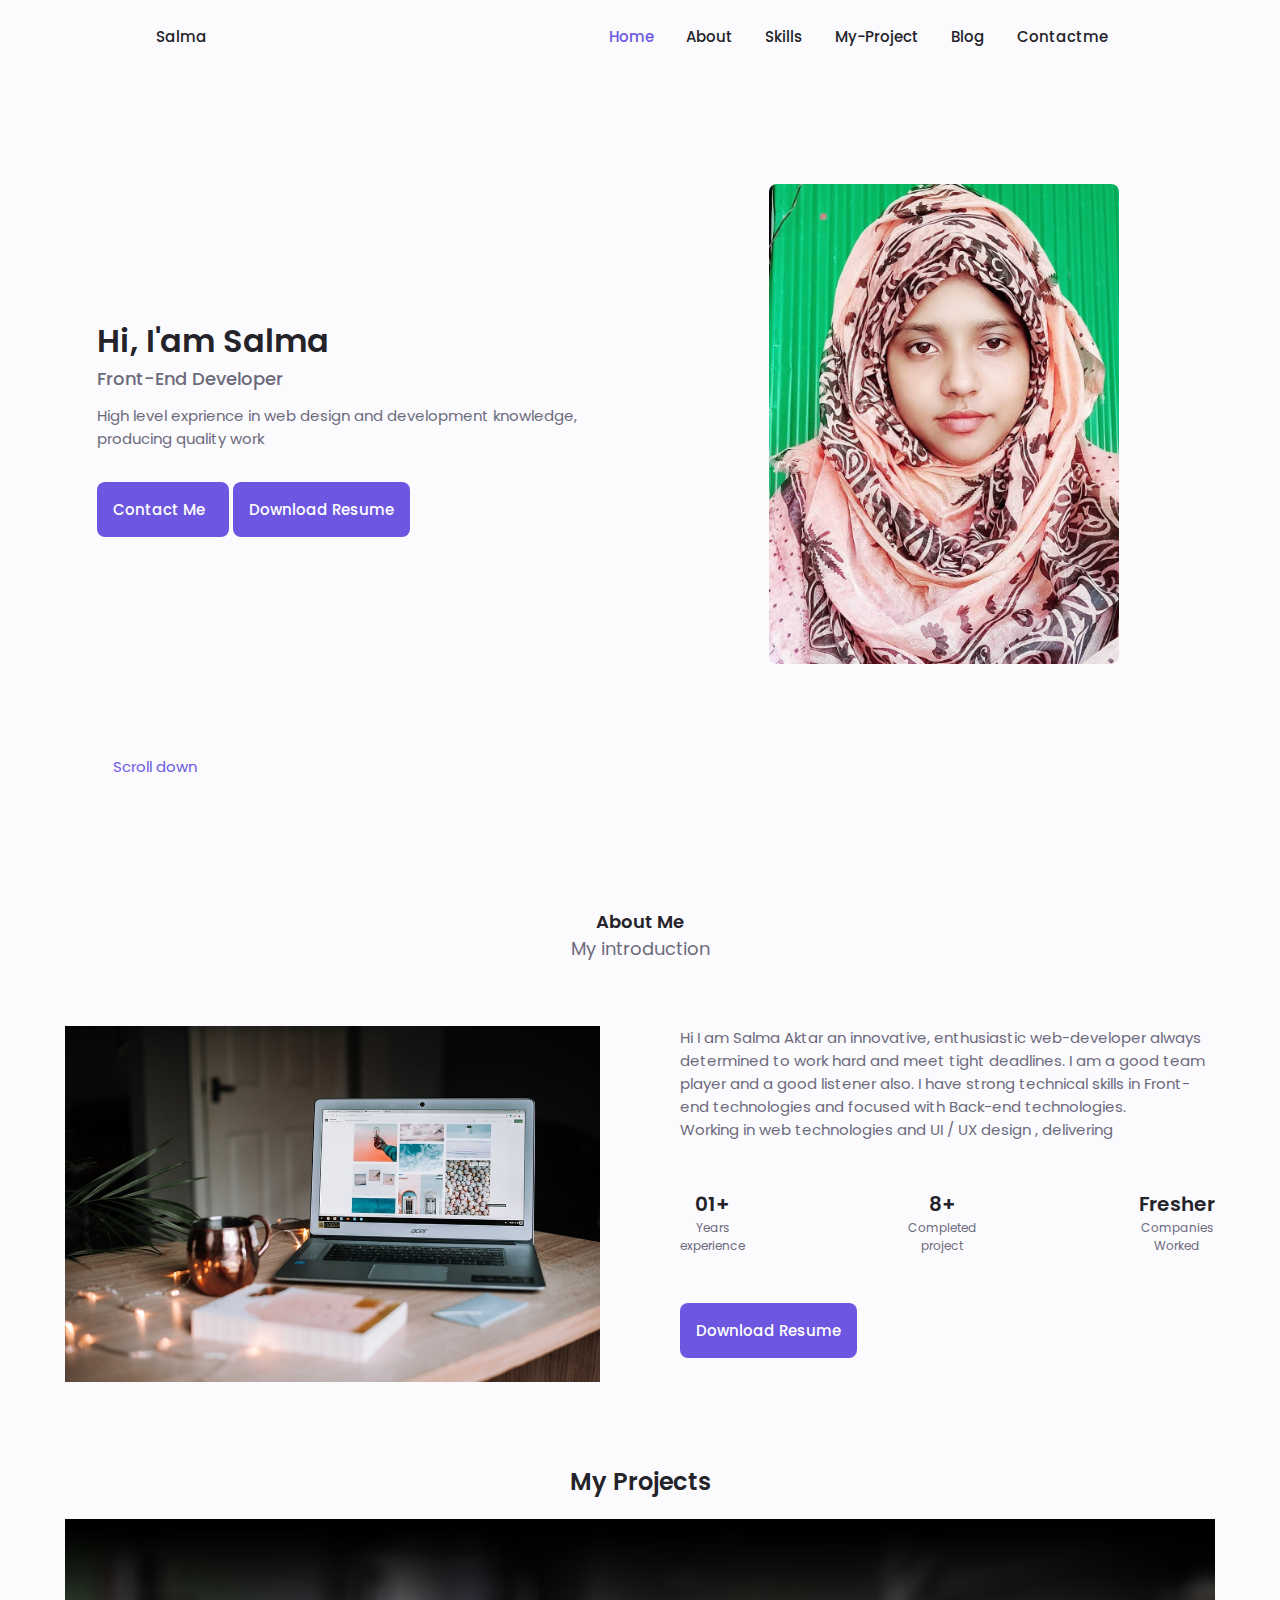
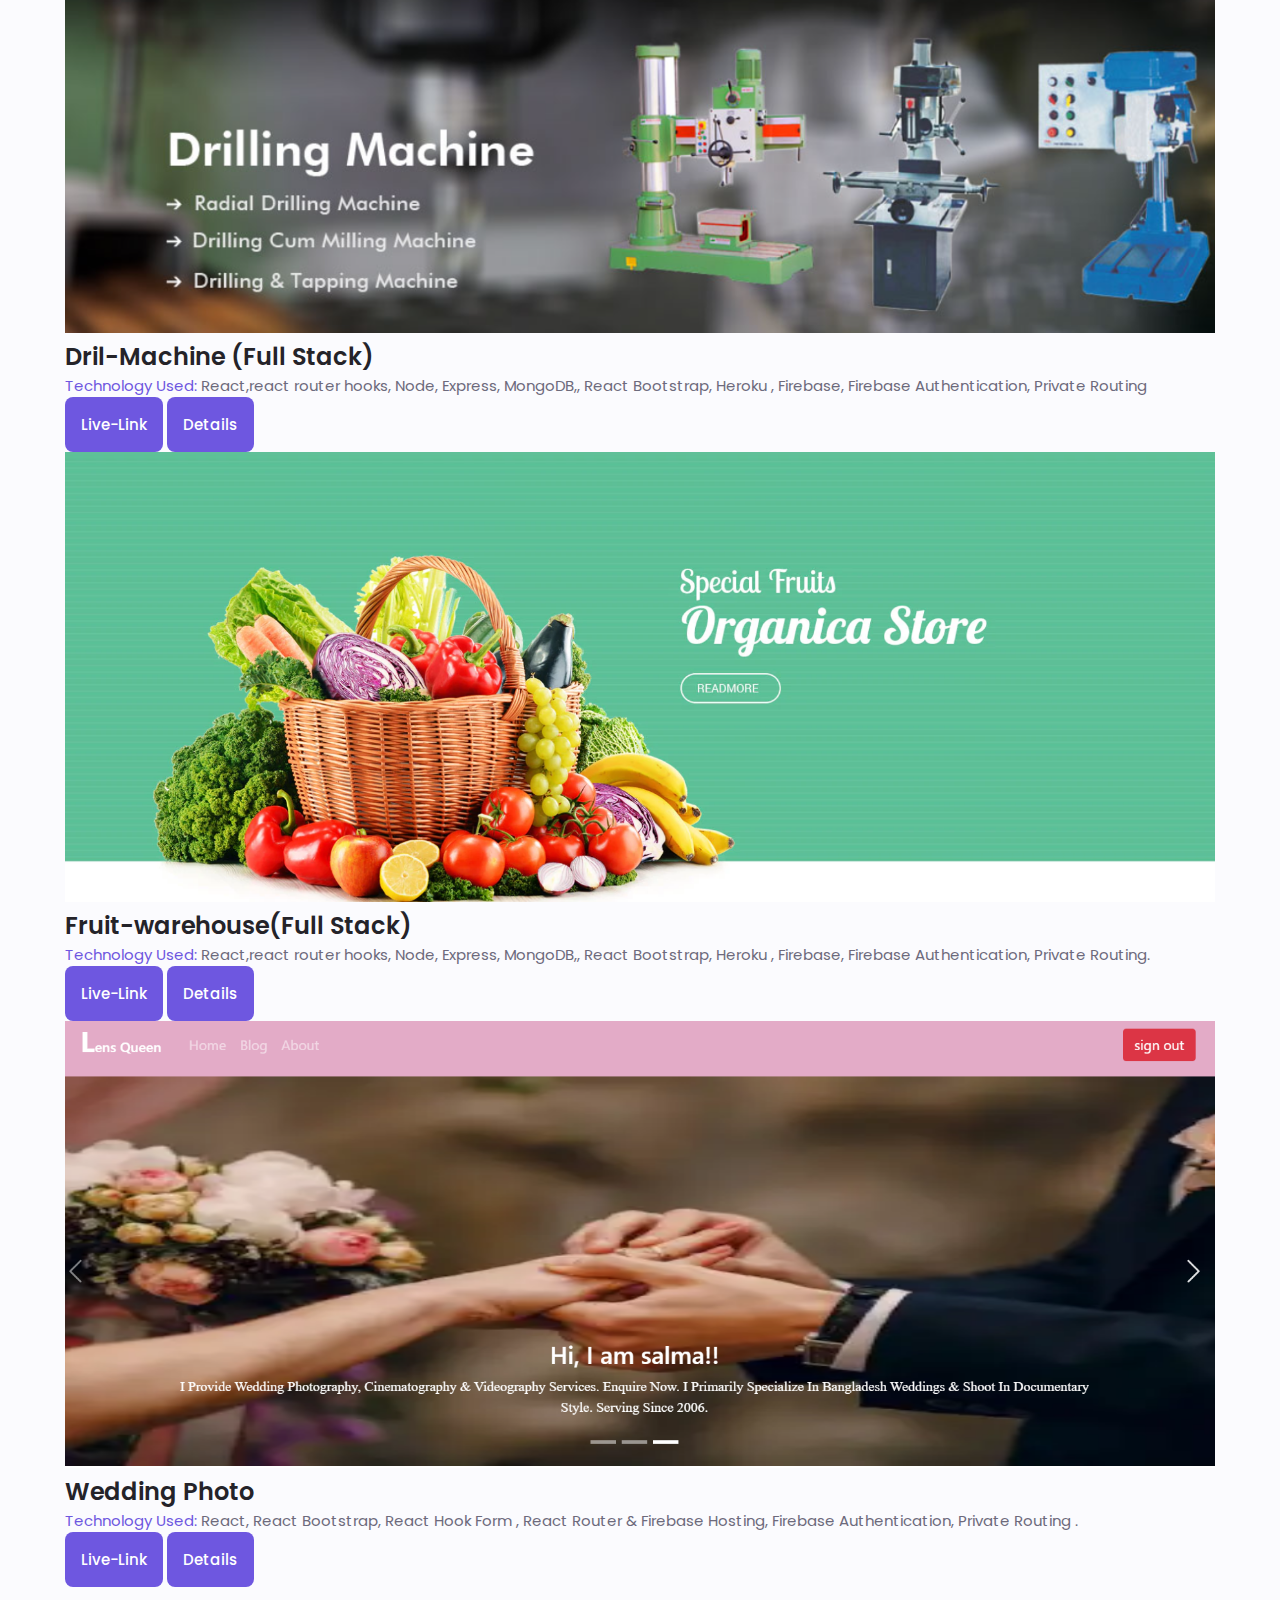
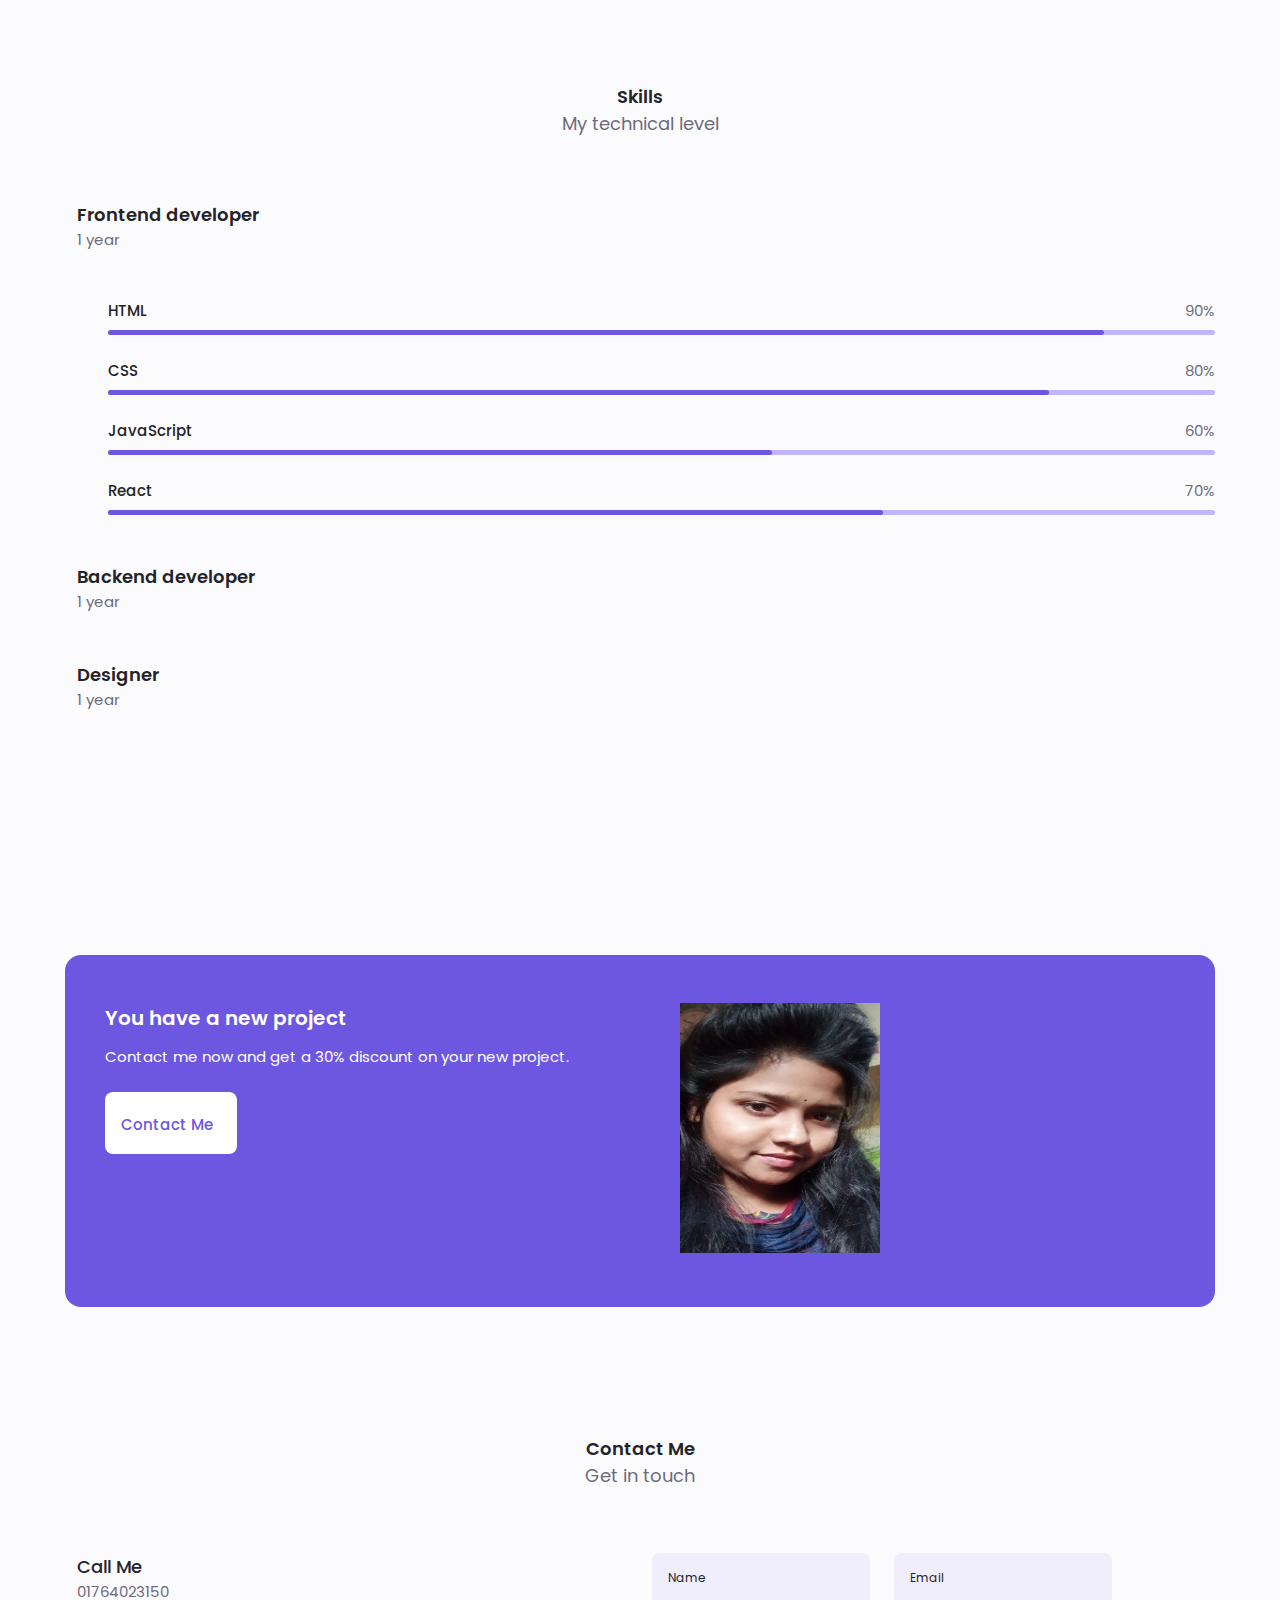
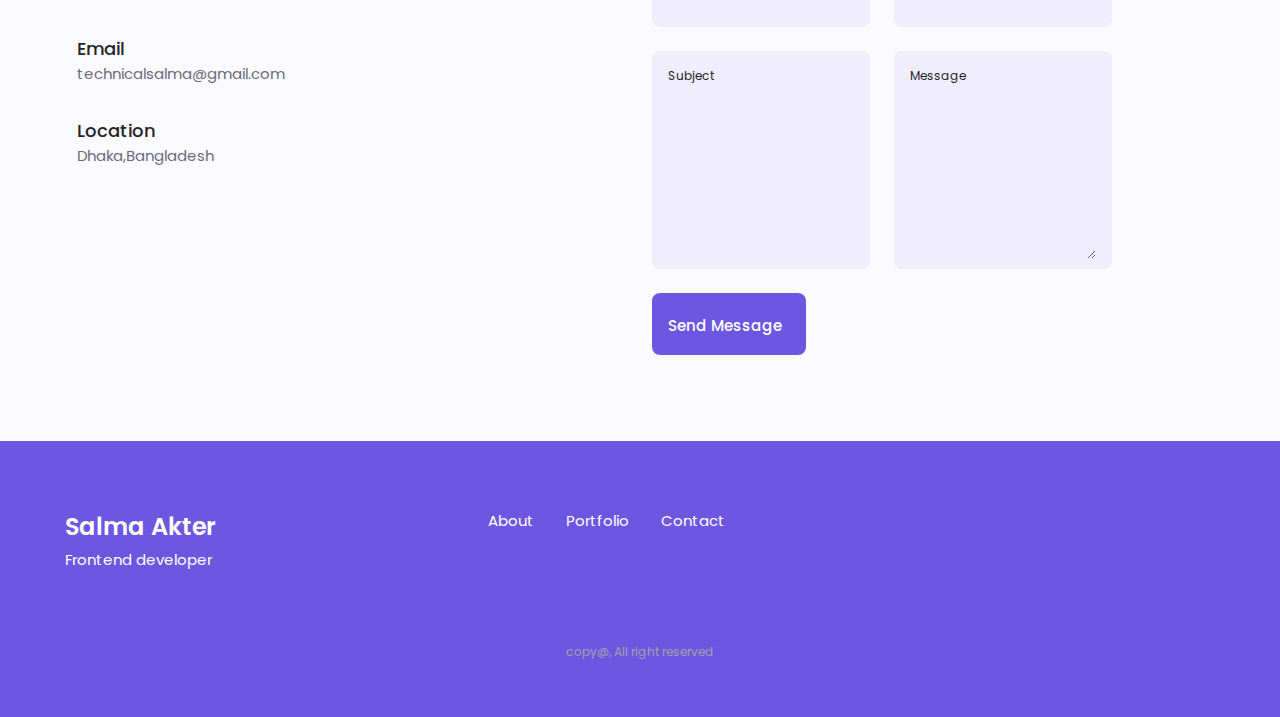
==== commit cdb347ec: "all don" ====
--- a/assets/index.html
+++ b/assets/index.html
@@ -4,8 +4,10 @@
     <meta charset="UTF-8">
     <meta http-equiv="X-UA-Compatible" content="IE=edge">
     <meta name="viewport" content="width=device-width, initial-scale=1.0">
+    
     <!--===== unicons =====-->
     <link rel="stylesheet" href="https://unicons.iconscout.com/release/v4.0.0/css/line.css">
+    <link href="https://cdn.jsdelivr.net/npm/bootstrap@5.0.2/dist/css/bootstrap.min.css" rel="stylesheet" integrity="sha384-EVSTQN3/azprG1Anm3QDgpJLIm9Nao0Yz1ztcQTwFspd3yD65VohhpuuCOmLASjC" crossorigin="anonymous">
     <!--===== css link =====-->
     <link rel="stylesheet" href="css/styles.css">
     <title>My Protfolio</title>
@@ -35,12 +37,12 @@
                 </li>
                 <li class="nav_item">
                   <a href="#services" class="nav_link">
-                    <i class="uil uil-briefcase nav_icon"></i> Services
-                  </a>  
-                </li>
-                <li class="nav_item">
-                  <a href="#portfolio" class="nav_link">
-                    <i class="uil uil-scenery nav_icon"></i> Portfolio
+                    <i class="uil uil-briefcase nav_icon"></i> My-Project
+                  </a>  
+                </li>
+                <li class="nav_item">
+                  <a href="blog.html" target="_blank" class="nav_link">
+                    <i class="uil uil-scenery nav_icon"></i> Blog
                   </a>  
                 </li>
                 <li class="nav_item">
@@ -80,7 +82,7 @@
      </div>
 
 <div class="home_img">
-  <img class="home_blob-img" src="img/my-img.jpg" alt="">
+  <img src="img/My-profetional-img.jpg" alt="" class="about_img">
 </div>
 
 <div class="home_data">
@@ -109,26 +111,28 @@
 
   <!--============ ABOUT ============-->
   <section class="about section" id="about">
-    <h2 class="section_title">About Me</h2>
+   <div>
+     <h2 class="section_title">About Me</h2>
     <span class="section_subtitel">My introduction <span/>
+   </div>
 
    <div class="about_container container grid">
-     <img src="img/about.jpg" alt="" class="about_img">
-
-     <div class="about_data">
-       <p class="about_description">Web developer, with extensive knowledge ond years of experience. Working in web technologies and UI / UX design , delivering</p>
+     
+      <img class="" src="img/loptop.jpg" alt="">
+     <div class="about_data">Hi I am Salma Aktar an innovative, enthusiastic web-developer always determined to work hard and meet tight deadlines. I am a good team player and a good listener also. I have strong technical skills in Front-end technologies and focused with Back-end technologies.
+       <p class="about_description">Working in web technologies and UI / UX design , delivering</p>
 
        <div class="about_info">
          <div>
-           <span class="about_info-title">08+</span>
+           <span class="about_info-title">01+</span>
            <span class="about_info-name">Years <br> experience</span>
          </div>
          <div>
-           <span class="about_info-title">10+</span>
+           <span class="about_info-title">8+</span>
            <span class="about_info-name">Completed <br> project</span>
          </div>
          <div>
-           <span class="about_info-title">05+</span>
+           <span class="about_info-title">Fresher</span>
            <span class="about_info-name">Companies <br> Worked</span>
          </div>
        </div>
@@ -143,11 +147,46 @@
    </div>   
   </section>
 
+  <!--=========== Porduct details ==========-->
+  <div class="container px-4">
+    <h1 class="project-t">My Projects</h1>
+  <div class="row gx-5">
+    <div class="col">
+     <div class="p-3 border rounded-3 shadow-lg">
+      <img src="img/product/Screenshot_1.png" alt="">
+      <h2 class="product-title">Dril-Machine (Full Stack)</h2>
+      <p><span class="technology">Technology Used:</span> React,react router hooks, Node, Express, MongoDB,, React Bootstrap, Heroku , Firebase, Firebase Authentication, Private Routing</p>
+       <a href="https://dril-machine.web.app/" target="_blank" class="button">Live-Link</a>
+       <a href="/assets/product-details/dril-detail.html" class="button">Details</a>
+      </a>
+     </div>
+    </div>
+    <div class="col">
+      <div class="p-3 border rounded-3 shadow-lg">
+      <img src="img/product/fruit-bg.png" alt="">
+      <h2 class="product-title">Fruit-warehouse(Full Stack)</h2>
+      <p><span class="technology">Technology Used:</span> React,react router hooks, Node, Express, MongoDB,, React Bootstrap, Heroku , Firebase, Firebase Authentication, Private Routing.</p>
+       <a href="https://sweet-fruit-house.firebaseapp.com/" target="_blank" class="button">Live-Link</a>
+       <a href="/assets/product-details/Fruit-details.html" class="button">Details</a>
+      </div>
+    </div>
+    <div class="col">
+      <div class="p-3 border rounded-3 shadow-lg">
+        <img src="img/product/product-3.png" alt="">
+      <h2 class="product-title">Wedding Photo</h2>
+     <p><span class="technology">Technology Used:</span> React, React Bootstrap, React Hook Form , React Router & Firebase Hosting, Firebase Authentication, Private Routing .</p>
+      <a href="https://salma-s-photography.web.app/" target="_blank" class="button">Live-Link</a>
+      <a href="/assets/product-details/photo-detail.html" class="button">Details</a>
+      </div>
+    </div>
+  </div>
+</div>
+
   <!--=========== SKILS =========-->
-<section class="skills section" id="skills">
+<section class="skills section" id="skills">      
  <h2 class="section_title">Skills</h2>
  <span class="section_subtitel">My technical level</span>
- <div class="skills_container container grid">
+ <div class="skills_container container g  id">
    <!--=========== SKILS 1 =========-->
    <div class="skills_content skills_open">
      <div class="skills_header">
@@ -155,7 +194,7 @@
 
        <div>
          <h1 class="skills_title">Frontend developer</h1>
-         <span class="skills_subtitle">More than 4 years</span>
+         <span class="skills_subtitle">1 year</span>
        </div>
 
        <i class="uil uil-angle-down skills_arrow"></i>
@@ -211,7 +250,7 @@
 
        <div>
          <h1 class="skills_title">Backend developer</h1>
-         <span class="skills_subtitle">More than 2 years</span>
+         <span class="skills_subtitle">1 year</span>
        </div>
 
        <i class="uil uil-angle-down skills_arrow"></i>
@@ -267,7 +306,7 @@
 
        <div>
          <h1 class="skills_title">Designer</h1>
-         <span class="skills_subtitle">More than 2 years</span>
+         <span class="skills_subtitle">1 year</span>
        </div>
 
        <i class="uil uil-angle-down skills_arrow"></i>
@@ -324,12 +363,15 @@
            </a>
          </div>
 
-         <img src="img/Project.jpg" alt="">
-
-       </div>
-     </div>
-   </div>
-
+       <div>
+         <img class="project-img" src="img/my-project.jpg" alt="">
+       </div>
+       </div>
+     </div>
+   </div>
+    <!--======== Blog =========-->
+
+    
 
    <!--=========== Contact Me =========-->
    <section class="contact section" id="contact">
@@ -366,34 +408,33 @@
          </div>
        </div>
 
-       <form action="" class="contact_form grid">
+       <form method="post" class="contact_form grid">
          <div class="contact_inputs grid">
            <div class="contact_content">
              <label for="" class="contact_label">Name</label>
-             <input type="text" class="contact_input">
+             <input type="text" class="contact_input name" id="name">
            </div>
 
            <div class="contact_content">
              <label for="" class="contact_label">Email</label>
-             <input type="email" class="contact_input">
-           </div>
-
+             <input type="email" class="contact_input email" id="email">
+           </div>
            <div class="contact_content">
-             <label for="" class="contact_label">Project</label>
-             <input type="email" class="contact_input">
-           </div>
+             <label for="" class="contact_label">Subject</label>
+             <input type="text" class="contact_input subject" id="subject" autocomplete="off">
+           </div>   
 
            <div class="contact_content">
              <label for="" class="contact_label">Message</label>
-             <textarea name="" id="" cols="0" rows="7" class="contact_input"></textarea>
+             <textarea name="" id="message" cols="0" rows="7" class="contact_input msg"></textarea>
            </div>
          </div>
 
          <div>
-           <a href="#" class="button button--flex">
-             Send Message
+          <a type="submit" class="button button--flex" id="btn">Send Message
              <i class="uil uil-message button_icon"></i>
-           </a>
+          <a/>
+          
          </div>
        </form>
      </div>
@@ -415,7 +456,7 @@
           <a href="#about" class="footer_link">About</a>
         </li>
         <li>
-          <a href="#portfolio" class="footer_link">Portfolio</a>
+          <a href="#blog" class="footer_link">Portfolio</a>
         </li>
         <li>
           <a href="#contact" class="footer_link">Contact</a>
@@ -446,7 +487,10 @@
  <i class="uil uil-arrow-up scroll_icon"></i>
 </a>
 
-
+    
+<script src="https://cdn.jsdelivr.net/npm/bootstrap@5.0.2/dist/js/bootstrap.bundle.min.js" integrity="sha384-MrcW6ZMFYlzcLA8Nl+NtUVF0sA7MsXsP1UyJoMp4YLEuNSfAP+JcXn/tWtIaxVXM" crossorigin="anonymous"></script>
+  <script src="https://smtpjs.com/v3/smtp.js">
+</script>
     <script src="js/main.js"></script>
 </body>
 </html>--- a/assets/css/styles.css
+++ b/assets/css/styles.css
@@ -42,8 +42,8 @@
     --mb-1: 1rem;
     --mb-1-5: 1.5rem;
     --mb-2: 2rem;
-    --mb-2-5: 2.5rem;
-    --mb-3: 3rem;
+    --mb-2-5: 3rem;
+    --mb-3: 4rem;
 
     /* z index */
     --z-tooltip: 10;
@@ -145,11 +145,13 @@
 .section_subtitel,
 .section_subtitle{
     text-align: center;
+    font-size: var(--h3-font-size);
+    
 }
 
 /* LayOut */
 .container{
-    max-width: 768px;
+    max-width: 1150px;
     margin-left: var(--mb-1-5);
     margin-right: var(--mb-1-5);
 }
@@ -187,6 +189,13 @@
 }
 .nav_toggle:hover{
     color: var(--first-color);
+}
+.product-detail{
+    margin-top: 120px;
+    margin-bottom: 20px;
+}
+.product-bg{
+    background-color: rgb(19, 12, 26);
 }
 
 @media screen and (max-width: 767px){
@@ -265,15 +274,18 @@
 }
 
 .home_social-icon{
-    font-size: 1.25rem;
+    font-size: 2.25rem;
     color: var(--first-color);
 }
 
 .home_social-icon:hover{
     color: var(--first-color-alt);
 }
-.home_blbo-img{
-    width: 170px;
+.my-img{
+    border: 2px solid white;
+    border-radius: 100px;
+    width: 200px;
+    height: 200px;
 }
 .home_data{
     grid-column: 1/3;
@@ -291,9 +303,7 @@
 .home_description{
     margin-bottom: var(--mb-2);
 }
-.home_scroll{
-    /* display: none; */
-}
+
 .home_scroll-button{
     color: var(--first-color);
     transition: .3s;
@@ -320,7 +330,7 @@
     font-weight: var(--font-medium);
 } 
 .button:hover{
-    background-color: var(--first-color-alt);
+    background-color: var( --first-color-lighter);
 }
 .button_icon{
     font-size: 1.25rem;
@@ -342,6 +352,7 @@
 }
 
 /*============ ABOUT ===========*/
+
 .about_img{
     width: 200px;
     border-radius: .5rem;
@@ -374,7 +385,24 @@
 .about_buttons{
     display: flex;
     justify-content: center;
-}
+    
+}
+
+
+/*=============== Porduct details ==============*/
+.project-t{
+    text-align: center;
+    font-size: var(--h1-font-size);
+    padding: 20px;
+   
+}
+.product-title{
+    font-size: var(--h1-font-size);
+}
+.technology{
+    color: var(--first-color);
+}
+
 
 /*=========== SKILLS ==========*/
 .skills_container{
@@ -548,6 +576,9 @@
     border: none;
     outline: none;
     padding: .25rem .5rem .5rem 0;
+}
+.button{
+    cursor: pointer;
 }
 
 /*========== Footer ==========*/
@@ -788,24 +819,39 @@
     justify-content: initial;
 }
 
-.project{
+ .project{
     text-align: initial;
 }
 
 .project_bg{
     background: none;
 }
+.project-img{
+    width: 200px;
+    height: 250px;
+}
+
+.project_container{
+    background-color: var(--first-color-second);
+    border-radius: 1rem;
+    padding: 3rem 2.5rem;
+    grid-template-columns: repeat(2, 1fr);
+    column-gap: 5rem;
+}
+
+/*
 .project_container{
     background-color: var(--first-color-second);
     border-radius: 1rem;
     padding: 3rem 2.5rem 0;
-    grid-template-columns: 1fr max-content;
+    grid-template-columns: 2fr max-content;
     column-gap: 3rem;
 }
 
+
 project_data{
-    padding-top: .8rem;
-}
+    padding-top: 8rem;
+} */
 
 .footer_container{
     grid-template-columns: repeat(3, 1fr);
@@ -833,6 +879,9 @@
     .footer_container{
         padding: 0;
     }
+    .home_blob-img{  
+        width: 250px;
+    }
 
     .home_blob{
         width: 320px;
@@ -840,6 +889,10 @@
     .home_social{
         transform: translateX(-6rem);
     }
+    .blog-title{
+        text-align: center;
+        padding: 30px 0 10px 0;
+    }
 
     .contact_form{
         width: 460px;
